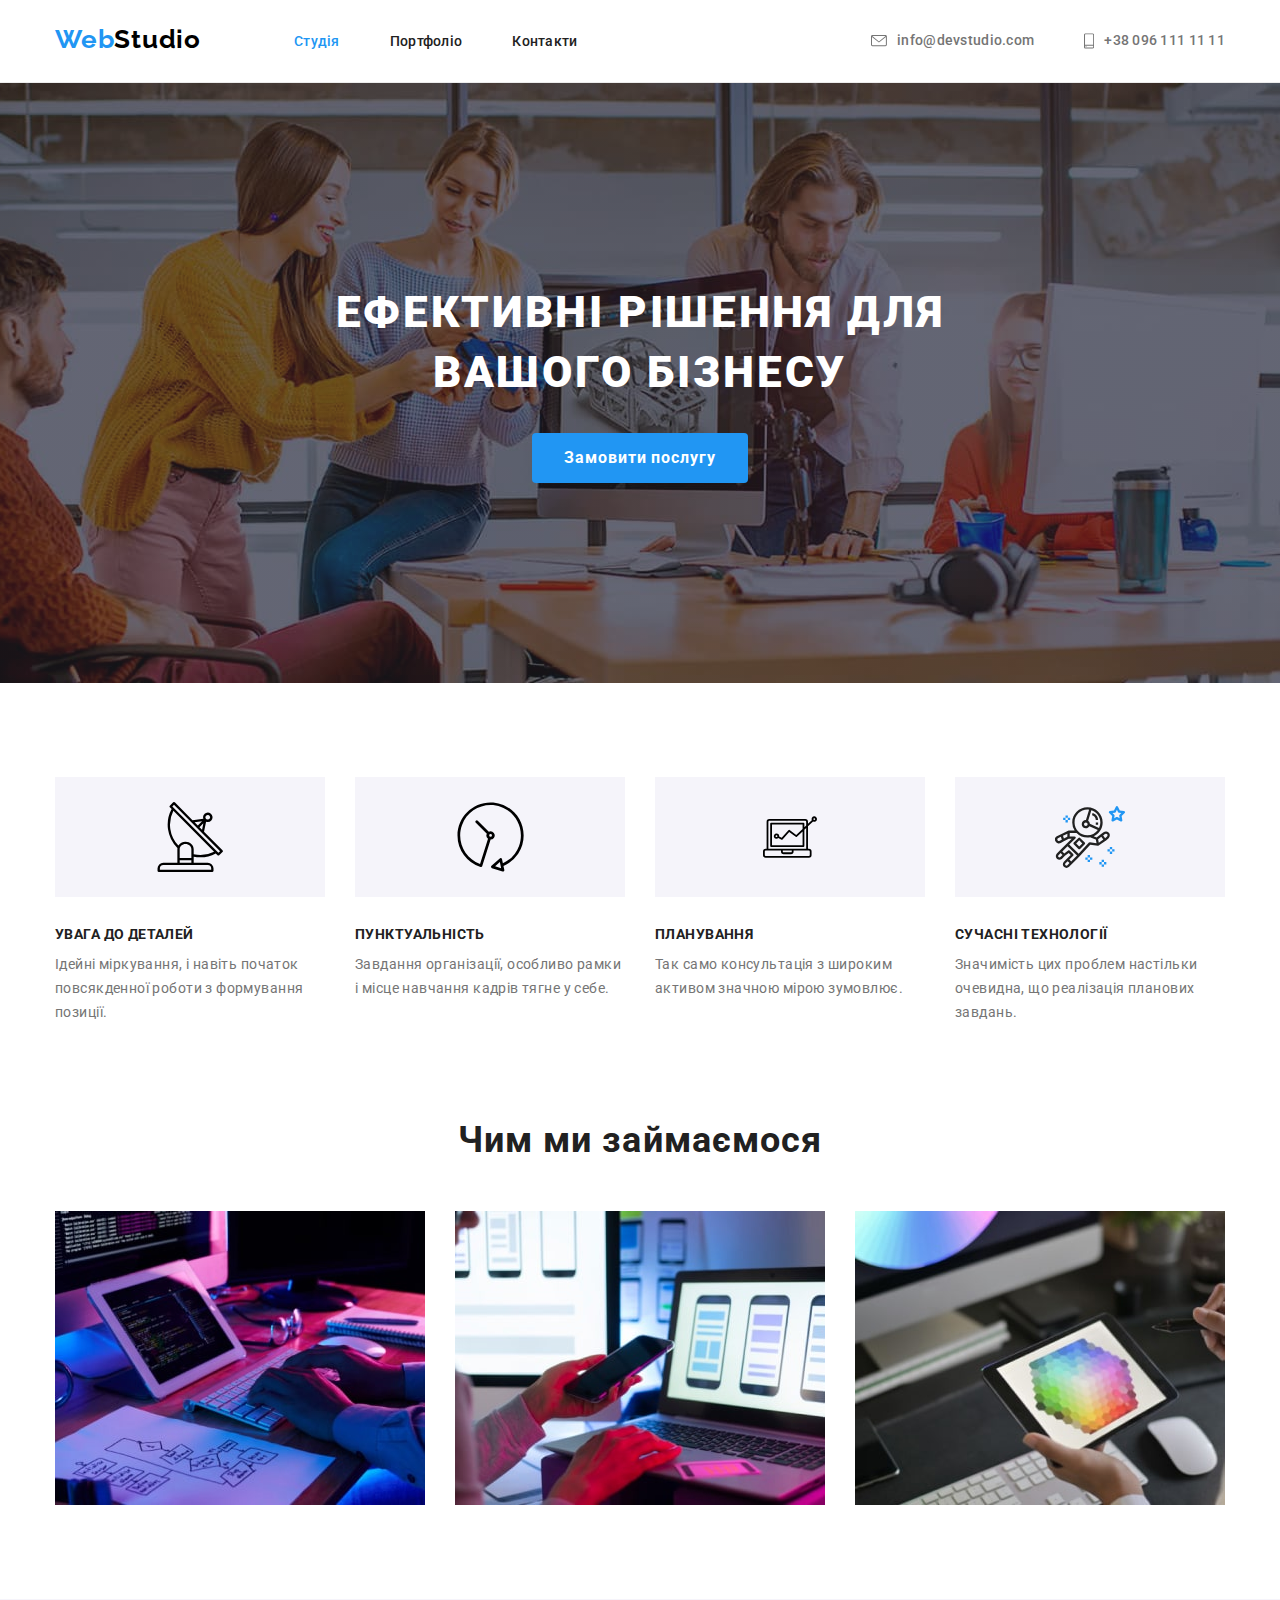
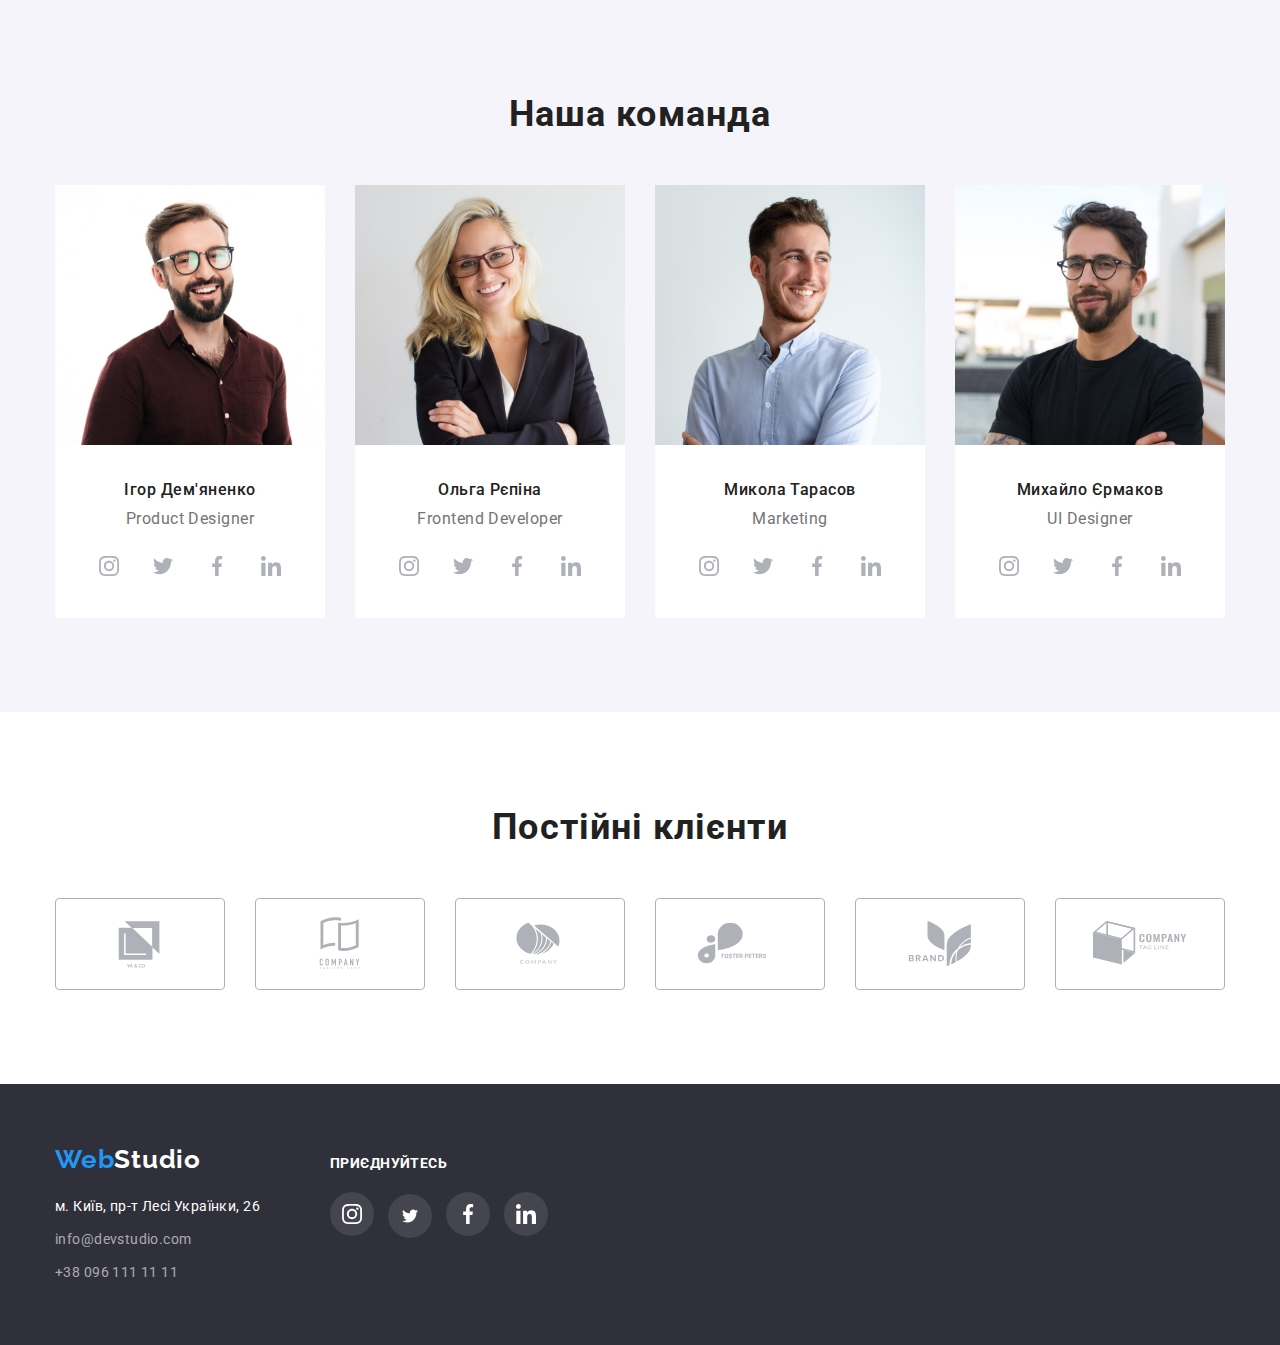
==== index.html @ 51fae98f "DZ 5 (commit 1)" ====
<!DOCTYPE html>
<html lang="uk">
<head>
    <meta charset="UTF-8">
    <meta http-equiv="X-UA-Compatible" content="IE=edge">
    <meta name="viewport" content="width=device-width, initial-scale=1.0">
    <title>Document</title>
    <link rel="preconnect" href="https://fonts.googleapis.com">
<link rel="preconnect" href="https://fonts.gstatic.com" crossorigin>
<link href="https://fonts.googleapis.com/css2?family=Raleway:wght@700&family=Roboto:wght@400;500;700;900&display=swap" rel="stylesheet">
<link rel="stylesheet" href="https://cdnjs.cloudflare.com/ajax/libs/modern-normalize/1.1.0/modern-normalize.min.css"/>
    <link rel="stylesheet" href="./css/styles.css">
</head>
<body>

    <!--Голова сторінки-->

    <header class="header">
        <div class="container header-nav">
            <nav class="nav-item">
                <a href="" class="header-logo link"><span class="letter">Web</span>Studio</a> 
                <ul class="site-nav list">
                    <li class="item"><a href="" class="site-nav-link link current">Студія</a></li>
                    <li class="item"><a href="./portfolio.html" class="site-nav-link link">Портфоліо</a></li>
                    <li class="item"><a href="" class="site-nav-link link">Контакти</a></li>
                </ul>
            </nav>
            <ul class="site-contact list">
                <li class="header-contact"><a href="mailto:info@devstudio.com" class="header-link link">
                    <svg class="mail-icon" width="16" height="12">
                        <use href="./images/symbol-defs.svg#icon-mail"></use>
                    </svg> info@devstudio.com</a></li> 
                <li class="header-contact"><a href="tel:+380961111111" class="header-link link">
                    <svg class="phone-icon" width="10" height="16">
                        <use href="./images/symbol-defs.svg#icon-phone"></use>
                    </svg> +38 096 111 11 11</a></li>
            </ul>
        </div>
    </header>

<main>
    <!--Замовити послугу-->

    <section class="hero">
        <div class="container">
            <h1 class="main-title">Ефективні рішення для вашого бізнесу</h1>
            <button type="button" class="hero-button">Замовити послугу</button>
        </div>
    </section>

<!--Особливості-->

<section class="section">
    <div class="container">
        <h2 class="visually-hidden">Наші переваги</h2>
        <ul class="benefits list">
            <li class="benefits-item">
                <div class="benefits-icon">
                    <svg class="advantage1-icon" width="70" height="70">
                        <use href="./images/symbol-defs.svg#icon-advantage1"></use>
                    </svg>
                </div>
                <h3 class="title-text">Увага до деталей</h3>
                <p class="text">Ідейні міркування, і навіть початок повсякденної роботи з формування позиції.</p>
            </li>
            <li class="benefits-item">
                <div class="benefits-icon">
                    <svg class="advantage2-icon" width="67" height="70">
                        <use href="./images/symbol-defs.svg#icon-advantage2"></use>
                    </svg>
                </div>
                <h3 class="title-text">Пунктуальність</h3>
                <p class="text">Завдання організації, особливо рамки і місце навчання кадрів тягне у себе.</p>
            </li>
            <li class="benefits-item">
                <div class="benefits-icon">
                    <svg class="advantage3-icon" width="70" height="54">
                        <use href="./images/symbol-defs.svg#icon-advantage3"></use>
                    </svg>
                </div>
                <h3 class="title-text">Планування</h3>
                <p class="text">Так само консультація з широким активом значною мірою зумовлює.</p>
            </li>
            <li class="benefits-item">
                <div class="benefits-icon">
                    <svg class="advantage4-icon" width="70" height="70">
                        <use href="./images/symbol-defs.svg#icon-advantage4"></use>
                    </svg>
                </div>
                <h3 class="title-text">Сучасні технології</h3>
                <p class="text">Значимість цих проблем настільки очевидна, що реалізація планових завдань.</p>
            </li>
        </ul>
    </div>
</section>

<!--Чим ми займаємось-->

<section class="what are we doing company">
    <div class="container">
        <h2 class="section-text title">Чим ми займаємося</h2>
        <ul class="img-container list">
            <li class="img-list">
                <img src="./images/box1.jpg" alt="Співробітник займається розробкою за компьютером" width="370" class="section-img">
            </li>
            <li class="img-list">
                <img src="./images/box2.jpg" alt="Співробітник займається дизайном додатка на телефоні" width="370" class="section-img">
            </li>
            <li class="img-list">
                <img src="./images/box3.jpg" alt="Співробітник на планшеті обирає колір з кольорової гами" width="370" class="section-img">
            </li>
        </ul>
    </div>
</section>

<!--Наша команда-->

<section class="section team">
    <div class="container">
        <h2 class="title-team-text title">Наша команда</h2>
        <ul class="team-flex list">
            <li class="team-employee">
                <img class="team-images" src="./images/team1.jpg" alt="На фото Product Designer" width="270" class="img-employee">
                <div class="name">
                    <h3 class="title-team-employee">Ігор Дем'яненко</h3>
                    <p class="text-team-employee">Product Designer</p>
                    <ul class="team-icon">
                        <li class="icon-list"><a href="" class="border-icon">
                            <svg class="instagram-icon icon" width="20" height="20">
                                <use href="./images/symbol-defs.svg#icon-instagram"></use>
                            </svg>
                           </a>
                        </li>
                        <li class="icon-list"><a href="" class="border-icon">
                            <svg class="twitter-icon icon" width="20" height="20">
                                <use href="./images/symbol-defs.svg#icon-twitter"></use>
                            </svg>
                           </a>
                        </li>
                        <li class="icon-list"><a href="" class="border-icon">
                            <svg class="facebook-icon icon" width="20" height="20">
                                <use href="./images/symbol-defs.svg#icon-facebook"></use>
                            </svg>
                           </a>
                        </li>
                        <li class="icon-list"><a href="" class="border-icon">
                            <svg class="linkedin-icon icon" width="20" height="20">
                                <use href="./images/symbol-defs.svg#icon-linkedin"></use>
                            </svg>
                           </a>
                        </li>
                    </ul>
                </div>
            </li>
            <li class="team-employee">
                <img class="team-images" src="./images/team2.jpg" alt="На фото Frontend Developer" width="270" class="img-employee">
                <div class="name">
                    <h3 class="title-team-employee">Ольга Рєпіна</h3>
                    <p class="text-team-employee">Frontend Developer</p>
                    <ul class="team-icon">
                        <li class="icon-list"><a href="" class="border-icon">
                            <svg class="instagram-icon icon" width="20" height="20">
                                <use href="./images/symbol-defs.svg#icon-instagram"></use>
                            </svg>
                           </a>
                        </li>
                        <li class="icon-list"><a href="" class="border-icon">
                            <svg class="twitter-icon icon" width="20" height="20">
                                <use href="./images/symbol-defs.svg#icon-twitter"></use>
                            </svg>
                           </a>
                        </li>
                        <li class="icon-list"><a href="" class="border-icon">
                            <svg class="facebook-icon icon" width="20" height="20">
                                <use href="./images/symbol-defs.svg#icon-facebook"></use>
                            </svg>
                           </a>
                        </li>
                        <li class="icon-list"><a href="" class="border-icon icon">
                            <svg class="linkedin-icon" width="20" height="20">
                                <use href="./images/symbol-defs.svg#icon-linkedin"></use>
                            </svg>
                           </a>
                        </li>
                    </ul>
                </div>
            </li>
            <li class="team-employee">
                <img class="team-images" src="./images/team3.jpg" alt="На фото Marketing" width="270" class="img-employee">
                <div class="name">
                    <h3 class="title-team-employee">Микола Тарасов</h3>
                    <p class="text-team-employee">Marketing</p>
                    <ul class="team-icon">
                        <li class="icon-list"><a href="" class="border-icon">
                            <svg class="instagram-icon icon" width="20" height="20">
                                <use href="./images/symbol-defs.svg#icon-instagram"></use>
                            </svg>
                           </a>
                        </li>
                        <li class="icon-list"><a href="" class="border-icon">
                            <svg class="twitter-icon icon" width="20" height="20">
                                <use href="./images/symbol-defs.svg#icon-twitter"></use>
                            </svg>
                           </a>
                        </li>
                        <li class="icon-list"><a href="" class="border-icon">
                            <svg class="facebook-icon icon" width="20" height="20">
                                <use href="./images/symbol-defs.svg#icon-facebook"></use>
                            </svg>
                           </a>
                        </li>
                        <li class="icon-list"><a href="" class="border-icon">
                            <svg class="linkedin-icon icon" width="20" height="20">
                                <use href="./images/symbol-defs.svg#icon-linkedin"></use>
                            </svg>
                           </a>
                        </li>
                    </ul>
                </div>
            </li>
            <li class="team-employee">
                <img class="team-images" src="./images/team4.jpg" alt="На фото UI Designer" width="270" class="img-employee">
                <div class="name">
                    <h3 class="title-team-employee">Михайло Єрмаков</h3>
                    <p class="text-team-employee">UI Designer</p>
                    <ul class="team-icon">
                        <li class="icon-list"><a href="" class="border-icon">
                            <svg class="instagram-icon icon" width="20" height="20">
                                <use href="./images/symbol-defs.svg#icon-instagram"></use>
                            </svg>
                           </a>
                        </li>
                        <li class="icon-list"><a href="" class="border-icon">
                            <svg class="twitter-icon icon" width="20" height="20">
                                <use href="./images/symbol-defs.svg#icon-twitter"></use>
                            </svg>
                           </a>
                        </li>
                        <li class="icon-list"><a href="" class="border-icon">
                            <svg class="facebook-icon icon" width="20" height="20">
                                <use href="./images/symbol-defs.svg#icon-facebook"></use>
                            </svg>
                           </a>
                        </li>
                        <li class="icon-list"><a href="" class="border-icon icon">
                            <svg class="linkedin-icon" width="20" height="20">
                                <use href="./images/symbol-defs.svg#icon-linkedin"></use>
                            </svg>
                           </a>
                        </li>
                    </ul>
                </div>
            </li>
        </ul>
    </div>
</section>
<section class="section-clients">
    <div class="container">
        <h2 class="text-clients">Постійні клієнти</h2>
        <ul class="list-item list">
            <li class="part-list">
                <a href="" class="border-clients">
                <svg class="clients-icon" width="106" height="60">
                    <use href="./images/symbol-defs.svg#icon-company-1"></use>
                </svg>
                </a>
            </li>
            <li class="part-list">
                <a href="" class="border-clients">
                    <svg class="clients-icon" width="106" height="60">
                        <use href="./images/symbol-defs.svg#icon-company-2"></use>
                    </svg>
                </a>
            </li>
            <li class="part-list">
                <a href="" class="border-clients">
                    <svg class="clients-icon" width="106" height="60">
                        <use href="./images/symbol-defs.svg#icon-company-3"></use>
                    </svg>
                </a>
            </li>
            <li class="part-list">
                <a href="" class="border-clients">
                    <svg class="clients-icon" width="106" height="60">
                        <use href="./images/symbol-defs.svg#icon-company-4"></use>
                    </svg>
                </a>
            </li>
            <li class="part-list">
                <a href="" class="border-clients">
                    <svg class="clients-icon" width="106" height="60">
                        <use href="./images/symbol-defs.svg#icon-company-5"></use>
                    </svg>
                </a>
            </li>
            <li class="part-list">
                <a href="" class="border-clients">
                    <svg class="clients-icon" width="106" height="60">
                        <use href="./images/symbol-defs.svg#icon-company-6"></use>
                    </svg>
                </a>
            </li>
        </ul> 
    </div>
</section>
</main>

<!--Підвал-->

<footer class="footer">
    <div class="container flex">
        <div class="footer-box">
            <a href="" class="logo-footer link"><span class="letter">Web</span>Studio</a>
        <address class="address-footer list">
            <ul class="footer-li list">
                <li class="footer-item"><a href="https://goo.gl/maps/nvpuo9Nf6WR2v7vD8" target="_blank" rel="noopener noreferrer" class="maps-address-footer link">м. Київ, пр-т Лесі Українки, 26</a></li>
                <li class="footer-item"><a href="mailto://info@devstudio.com" class="address-footer link">info@devstudio.com</a></li>
                <li class="footer-item"><a href="tel:+380961111111" class="address-footer link">+38 096 111 11 11</a></li>
            </ul>
        </address>
        </div>
        <div>
            <p class="footer-text">приєднуйтесь</p>
            <ul social-network>
                <li class="footer-list">
                    <a href="" class="footer-link">
                        <svg class="footer-icon icon" width="20" height="20">
                            <use href="./images/symbol-defs.svg#icon-instagram"></use>
                        </svg>
                    </a>
                </li>
                <li class="footer-list">
                    <a href="" class="footer-link">
                        <svg class="footer-icon icon" width="20" height="16">
                            <use href="./images/symbol-defs.svg#icon-twitter"></use>
                        </svg>
                    </a>
                </li>
                <li class="footer-list">
                    <a href="" class="footer-link">
                        <svg class="footer-icon icon" width="20" height="20">
                            <use href="./images/symbol-defs.svg#icon-facebook"></use>
                        </svg>
                    </a>
                </li>
                <li class="footer-list">
                    <a href="" class="footer-link">
                        <svg class="footer-icon icon" width="20" height="20">
                            <use href="./images/symbol-defs.svg#icon-linkedin"></use>
                        </svg>
                    </a>
                </li>
            </ul>
        </div>
    </div>
</footer>

</body>
</html>
---- css/styles.css ----
:root {
    --main-color: #212121;
    --secondary-color: #757575;
    --accent: #2196F3;
    --white: #FFFFFF;
    --secondary-background: #F5F5F5;
    --additional-background: #2F303A;
    --additional-color: rgba(255, 255, 255, 0.6);
    --logo-color: #000000;
    --different-background: #F5F4FA;
}

* {
    box-sizing: border-box;
    margin: 0;
    padding: 0;
}

.container{
    width: 1200px;
    margin-left: auto;
    margin-right: auto;
    padding-left: 15px;
    padding-right: 15px;
}


body {
    font-family: "Roboto", sans-serif;
}

a {
    text-decoration: none;
  }

.link {
    text-decoration: none;
}

.list {
    list-style: none;

}

.hero {
    background-color: var(--additional-background);
    padding-top: 200px;
    padding-bottom: 200px;
    text-align: center;
    background-position: center;
    background-repeat: no-repeat;
    background-size: cover;

    max-width: 1600px;
    height: 600px;
    margin-left: auto;
    margin-right: auto;
    background-image: linear-gradient(
        to right,
        rgba(47, 48, 58, 0.4),
        rgba(47, 48, 58, 0.4)),                  
        url("../images/hero.jpg");
}

.header {
    background-color: var(--white);
    border-bottom: 1px solid #ECECEC;
}

.letter {
    color: var(--accent);
}

.header-logo {
    font-family: 'Raleway', sans-serif ;
    font-weight: 700;
    font-size: 26px;
    line-height: 1.19;
    letter-spacing: 0.03em;
    color: var(--logo-color);
    padding-top: 24px;
    padding-bottom: 25px;
    margin-right: 93px;
}

.site-nav {
    display: flex;
    align-items: center;
}

.item {
    display: block;
    padding-top: 32px;
    padding-bottom: 32px;
}

.site-contact {
    display: flex;
}

.site-nav-link {
    font-weight: 500;
    font-size: 14px;
    line-height: 1.14;
    letter-spacing: 0.02em;
    color: var(--main-color);

    transition: color 250ms cubic-bezier(0.4, 0, 0.2, 1);
   
}

.site-nav .item {
    margin-right: 50px;
}

.site-nav .item:last-child {
    margin-right: 0;
}

.site-nav-link:hover, .site-nav-link:focus {
    color: var(--accent);
}

.header-contact {
    margin-right: 50px;
    padding-top: 32px;
    padding-bottom: 32px;
}

.header-contact:last-child {
    margin-right: 0;
}

.header-link {
    display: flex;
    align-items: center;
    font-weight: 500;
    font-size: 14px;
    line-height: 1.14;
    letter-spacing: 0.02em;
    color: var(--secondary-color);
    transition: color 250ms cubic-bezier(0.4, 0, 0.2, 1);
}

.header-link:hover, .header-link:focus {
    color: var(--accent);
}

.hero-button:hover, .hero-button :focus {
    background-color: #188CE8;
    }

.main-title {
    font-weight: 900;
    font-size: 44px;
    line-height: 1.36;
    text-align: center;
    letter-spacing: 0.06em;
    text-transform: uppercase;
    color: var(--white);
    margin-bottom: 30px;
    margin-left: auto;
    margin-right: auto;
    width: 696px;
}

.hero-button {
    font-weight: 700;
    font-size: 16px;
    line-height: 1.88;
    letter-spacing: 0.06em;
    color: var(--white);
    background-color: var(--accent);
    cursor: pointer;
    padding: 10px 32px;
    border-radius: 4px;
    text-align: center;
    border: 0;
    margin: 0 auto;
    transition: background-color 250ms cubic-bezier(0.4, 0, 0.2, 1);
}

.icon {
    fill: currentColor;
}

.benefits {
    display: flex;
}

.benefits-item:not(:last-child) {
    margin-right: 30px;
}

.benefits-icon {
    width: 270px;
    height: 120px;
    background-color: var(--different-background);
    display: flex;
    justify-content: center;
    align-items: center;
    margin-bottom: 30px;
}

.section {
    padding-top: 94px;
    padding-bottom: 94px;
}

.visually-hidden {
    position: absolute;
    white-space: nowrap;
    width: 1px;
    height: 1px;
    overflow: hidden;
    border: 0;
    padding: 0;
    clip: rect(0 0 0 0);
    clip-path: inset(50%);
    margin: -1px;
}

.title-text {
    font-weight: 700;
    font-size: 14px;
    line-height: 1.14;
    letter-spacing: 0.03em;
    text-transform: uppercase;
    color: var(--main-color);
    margin-bottom: 10px;
}

.text {
    font-weight: 400;
    font-size: 14px;
    line-height: 1.71;
    letter-spacing: 0.03em;
    color: var(--secondary-color);
}

.title {
    font-weight: 700;
    font-size: 36px;
    line-height: 1.17;
    text-align: center;
    letter-spacing: 0.03em;
    color: var(--main-color);
}

.what are we doing company {
    padding-top: 0px;
    background-color: var(--secondary-background)
}

.section-text {
    margin-bottom: 50px;
}

.img-container {
    display: flex;
    padding-bottom: 94px;
}

.img-list:not(:last-child) {
    margin-right: 30px;
}

.section-img {
    display: block;
    width: 100%;
    height: auto;
}

.team {
    background-color: var(--different-background);
}

.title-team-text {
    margin-bottom: 50px;
}

.team-flex {
    display: flex;
}

.title-team-employee {
    font-weight: 500;
    font-size: 16px;
    line-height: 1.19;
    letter-spacing: 0.03em;
    color: var(--main-color);
    margin-bottom: 10px;
    text-align: center;
}

.text-team-employee {
    font-weight: 400;
    font-size: 16px;
    line-height: 1.19;
    letter-spacing: 0.03em;
    color: var(--secondary-color);
    text-align: center;
    margin-bottom: 16px;
}

.name {
    padding-top: 30px;
    padding-bottom: 30px;
}

.team-icon {
    display: flex;
    flex-direction: row;
    justify-content: center;
    margin-top: 16px;
    list-style: none;
}

.border-icon {
    display: flex;
    width: 44px;
    height: 44px;
    border-radius: 50%;
    align-items: center;
    justify-content: center;
    color: #AFB1B8;
    transition: background-color 250ms cubic-bezier(0.4, 0, 0.2, 1),
    color 250ms cubic-bezier(0.4, 0, 0.2, 1);
}

.icon-list:not(:last-child) {
    margin-right: 10px;
}

.border-icon:hover, .border-icon:focus {
    background-color: var(--accent);
    color: var(--white);
}

.footer {
    background-color: var(--additional-background);
    padding-top: 60px;
    padding-bottom: 60px;
}

.footer-li .footer-item:not(:last-child) {
    margin-bottom: 9px;
}

.maps-address-footer {
    font-weight: 400;
    font-size: 14px;
    line-height: 1.71;
    letter-spacing: 0.03em;
    color: var(--white);
    font-style: normal;
    transition: color 250ms cubic-bezier(0.4, 0, 0.2, 1);
}

.address-footer {
    font-weight: 400;
    font-size: 14px;
    line-height: 1.71;
    letter-spacing: 0.03em;
    color: var(--additional-color);
    font-style: normal;
    transition: color 250ms cubic-bezier(0.4, 0, 0.2, 1);
}

.button-name {
    font-family: inherit;
    font-weight: 500;
    font-size: 16px;
    line-height: 1.62;
    text-align: center;
    letter-spacing: 0.03em;
    color: var(--main-color);
    background-color: var(--different-background);
    cursor: pointer;
    border-radius: 4px;
    border: transparent;
    transition: color 250ms cubic-bezier(0.4, 0, 0.2, 1),
    background-color 250ms cubic-bezier(0.4, 0, 0.2, 1),
    box-shadow 250ms cubic-bezier(0.4, 0, 0.2, 1);
}

.button-name:hover, .button-name:focus {
    box-shadow: 0px 3px 1px rgba(0, 0, 0, 0.1), 0px 1px 2px rgba(0, 0, 0, 0.08), 0px 2px 2px rgba(0, 0, 0, 0.12);
}

.projects {
    padding-top: 94px;
    padding-bottom: 94px;
}

.button-name:hover, .button-name:focus {
    color: var(--white);
    background-color: var(--accent);
}

.title-project {
    font-weight: 700;
    font-size: 18px;
    line-height: 2;
    letter-spacing: 0.06em;
    color: var(--main-color);
    margin-bottom: 4px;
}

.text-project {
    font-weight: 400;
    font-size: 16px;
    line-height: 1.87;
    letter-spacing: 0.03em;
    color: var(--secondary-color);
}

.logo-footer {
    font-family: 'Raleway', sans-serif;
    font-weight: 700;
    font-size: 26px;
    line-height: 1.19;
    letter-spacing: 0.03em;
    color: var(--white);
    margin-bottom: 20px;
    display: inline-block;
}

.footer-li {
padding: 0;
}

.maps-address-footer:hover, .maps-address-footer:focus {
    color: var(--accent);
}

.address-footer:hover, .address-footer:focus {
    color: var(--accent);
}

.current {
    color: var(--accent);
}

.current-portfolio {
    color: var(--accent);
}

.header-nav {
    display: flex;
    align-items: center;
    justify-content: space-between
}

.nav-item {
    display: flex;
}

.filter {
    display: flex;
    justify-content: center;
    padding: 8px, 22px;
    margin-bottom: 50px;
}

.images-filter {
    display: flex;
    flex-wrap: wrap;
    gap: 30px;
}

.element-filter {
    flex-basis: calc((100% - 60px) / 3);
}

.element-filter:hover .element-filter:focus {

}

.work-examples {
    display: block;
    transition: box-shadow 250ms cubic-bezier(0.4, 0, 0.2, 1);
    
}

.work-examples:hover, .work-examples:focus {
    box-shadow: 0px 1px 1px rgba(0, 0, 0, 0.12), 0px 4px 4px rgba(0, 0, 0, 0.06), 1px 4px 6px rgba(0, 0, 0, 0.16);
}

.img-filtr {
    display: block;
    width: 100%;
    height: auto;
}

.portfolio-name {
    padding-top: 20px;
    padding-left: 24px;
    padding-right: 24px;
    padding-bottom: 20px;
    border-left: 1px solid #EEEEEE;
    border-bottom: 1px solid #EEEEEE;
    border-right: 1px solid #EEEEEE;
}

.team-employee {
    background-color: var(--white);
}

.team-employee:not(:last-child) {
    margin-right: 30px;
}

.button-filter:not(:last-child) {
    margin-right: 8px;
}

.button-filter {
    padding: 8px, 22px;
}

.active-button {
    background-color: var(--accent);
    color: var(--white);
    width: 73px;
    height: 38px;
}

.button-two {
    width: 125px;
    height: 38px;
}

.button-three {
    width: 112px;
    height: 38px;
}

.button-four {
    width: 103px;
    height: 38px;
}

.button-five {
    width: 130px;
    height: 38px;
}

.button-filter:not(:first-child) {
    padding: 8px, 22px;
}

.mail-icon {
    fill: currentColor;
    margin-right: 10px;
}

.mail-icon:hover, .mail-icon:focus {
    fill: var(--accent);
}

.phone-icon {
    fill: currentColor;
    margin-right: 10px;
}

.phone-icon:hover, .phone-icon:focus {
    fill: var(--accent);
}

.text-clients {
    font-style: normal;
    font-weight: 700;
    font-size: 36px;
    line-height: 1.17;
    color: var(--main-color);
    text-align: center;
    letter-spacing: 0.03em;
    margin-bottom: 50px;
    padding-top: 94px;
}

.border-clients {
    display: flex;
    width: 170px;
    height: 92px;
    align-items: center;
    justify-content: center;
    border: 1px solid #AFB1B8;
    border-radius: 4px;
    color: #AFB1B8;
    transition: color 250ms cubic-bezier(0.4, 0, 0.2, 1),
    border 250ms cubic-bezier(0.4, 0, 0.2, 1);
}

.border-clients:hover, .border-clients:focus {
    color: var(--accent);
    border: 1px solid var(--accent);
}

.clients-icon {
    padding: 16px, 32px;
    fill: currentColor;
}

.list-item {
    margin-bottom: 94px;
}

.list-item {
    display: flex;
}

.part-list:not(:last-child) {
    margin-right: 30px;
}

.footer-text {
    font-weight: 700;
    font-size: 14px;
    line-height: 1.14;
    letter-spacing: 0.03em;
    text-transform: uppercase;
    margin-bottom: 20px;
    color: var(--white)
}

.footer-list {
    display: inline-flex;
    justify-content: flex-start;
}

.footer-list:not(:last-child) {
    margin-right: 10px;
}

.footer-link {
    width: 44px;
    height: 44px;
    border-radius: 50%;
    display: flex;
    align-items: center;
    justify-content: center;
    color: var(--white);
    background: rgba(255, 255, 255, 0.1);
    transition: background-color 250ms cubic-bezier(0.4, 0, 0.2, 1);
    
}

.footer-link:hover, .footer-link:focus {
    background-color: var(--accent);
}

.flex {
    display: flex;
    align-items: baseline;
}

.footer-box {
    margin-right: 70px;
}
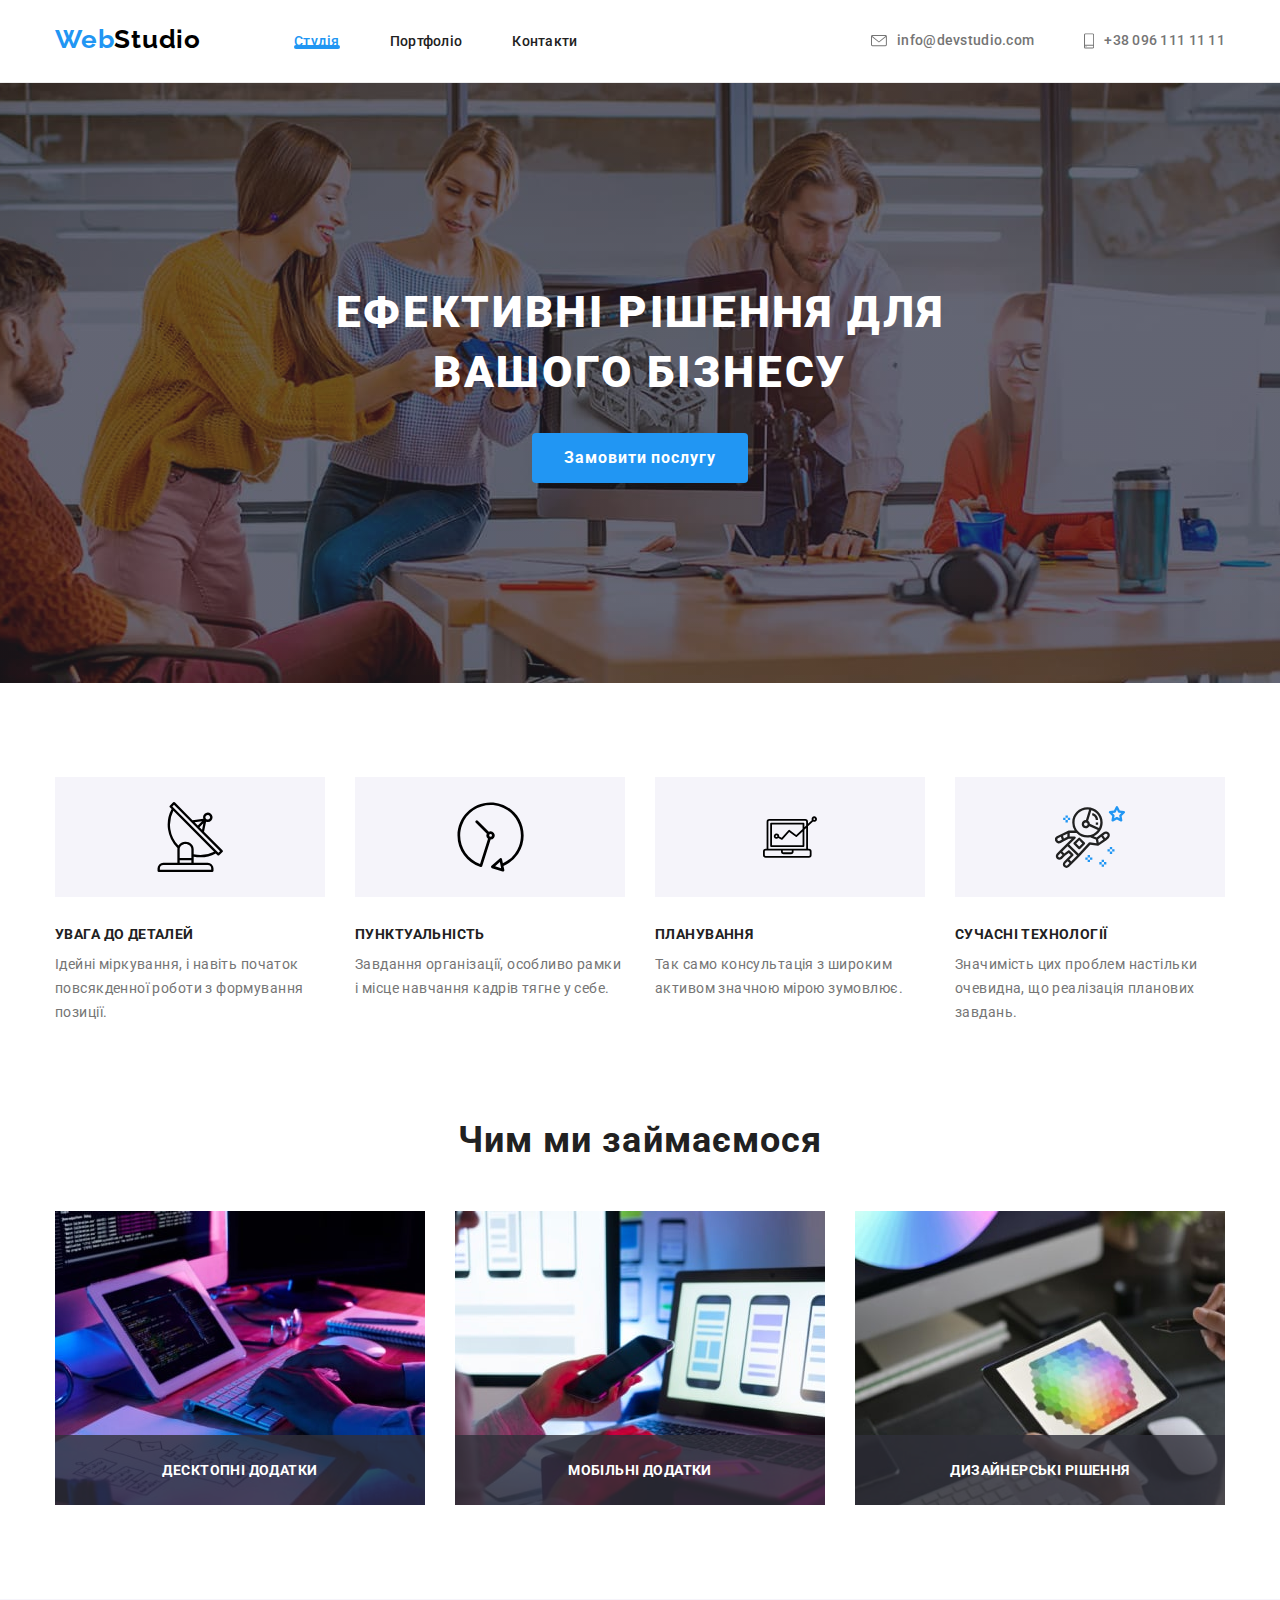
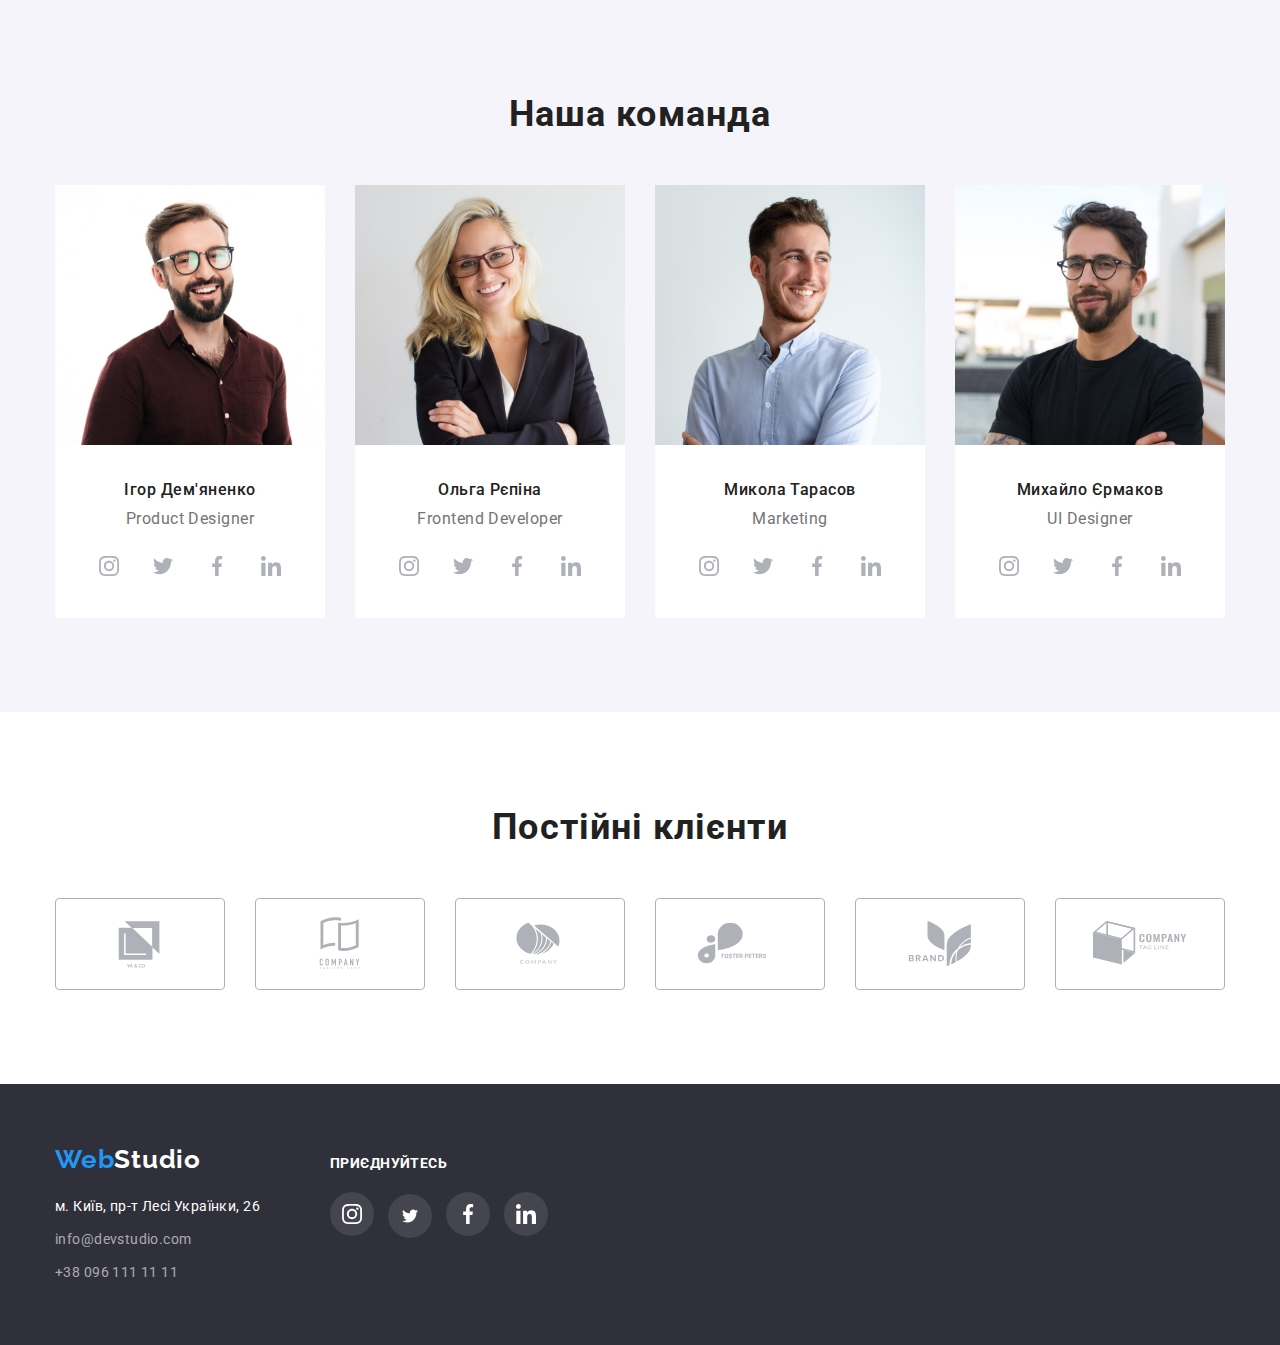
==== commit b1f8a1b5: "DZ 5 ( commit 3 error )" ====
--- a/index.html
+++ b/index.html
@@ -101,13 +101,22 @@
         <h2 class="section-text title">Чим ми займаємося</h2>
         <ul class="img-container list">
             <li class="img-list">
-                <img src="./images/box1.jpg" alt="Співробітник займається розробкою за компьютером" width="370" class="section-img">
+                <div class="wrapper">
+                    <img src="./images/box1.jpg" alt="Співробітник займається розробкою за компьютером" width="370" class="section-img">
+                    <p class="text-position">Десктопні додатки</p>
+                </div>
             </li>
             <li class="img-list">
-                <img src="./images/box2.jpg" alt="Співробітник займається дизайном додатка на телефоні" width="370" class="section-img">
+                <div class="wrapper">
+                    <img src="./images/box2.jpg" alt="Співробітник займається дизайном додатка на телефоні" width="370" class="section-img">
+                    <p class="text-position">Мобільні додатки</p>
+                </div>
             </li>
             <li class="img-list">
-                <img src="./images/box3.jpg" alt="Співробітник на планшеті обирає колір з кольорової гами" width="370" class="section-img">
+                <div class="wrapper">
+                    <img src="./images/box3.jpg" alt="Співробітник на планшеті обирає колір з кольорової гами" width="370" class="section-img">
+                    <p class="text-position">Дизайнерські рішення</p>
+                </div>
             </li>
         </ul>
     </div>
--- a/css/styles.css
+++ b/css/styles.css
@@ -107,6 +107,23 @@
 
     transition: color 250ms cubic-bezier(0.4, 0, 0.2, 1);
    
+}
+.current {
+    position: relative;
+
+    color: var(--accent);
+}
+
+.current::after {
+    position: absolute;
+    bottom: 0;
+
+    content: "";
+    display: block;
+    width: 100%;
+    height: 4px;
+    background-color: var(--accent);
+    border-radius: 2px;
 }
 
 .site-nav .item {
@@ -271,6 +288,32 @@
     height: auto;
 }
 
+.wrapper {
+    position: relative;
+ 
+}
+
+.text-position {
+    position: absolute;
+
+    font-weight: 700;
+    font-size: 14px;
+    line-height: 1,14px;
+    text-align: center;
+    letter-spacing: 0.03em;
+    text-transform: uppercase;
+    color: var(--white);
+    background-color: rgba(47, 48, 58, 0.8);
+    padding-top: 27px;
+    padding-bottom: 27px;
+    width: 370px;
+    height: 70px;
+    bottom: 0;
+    left: 0;
+    right: 0;
+    
+}
+
 .team {
     background-color: var(--different-background);
 }
@@ -438,9 +481,7 @@
     color: var(--accent);
 }
 
-.current {
-    color: var(--accent);
-}
+
 
 .current-portfolio {
     color: var(--accent);
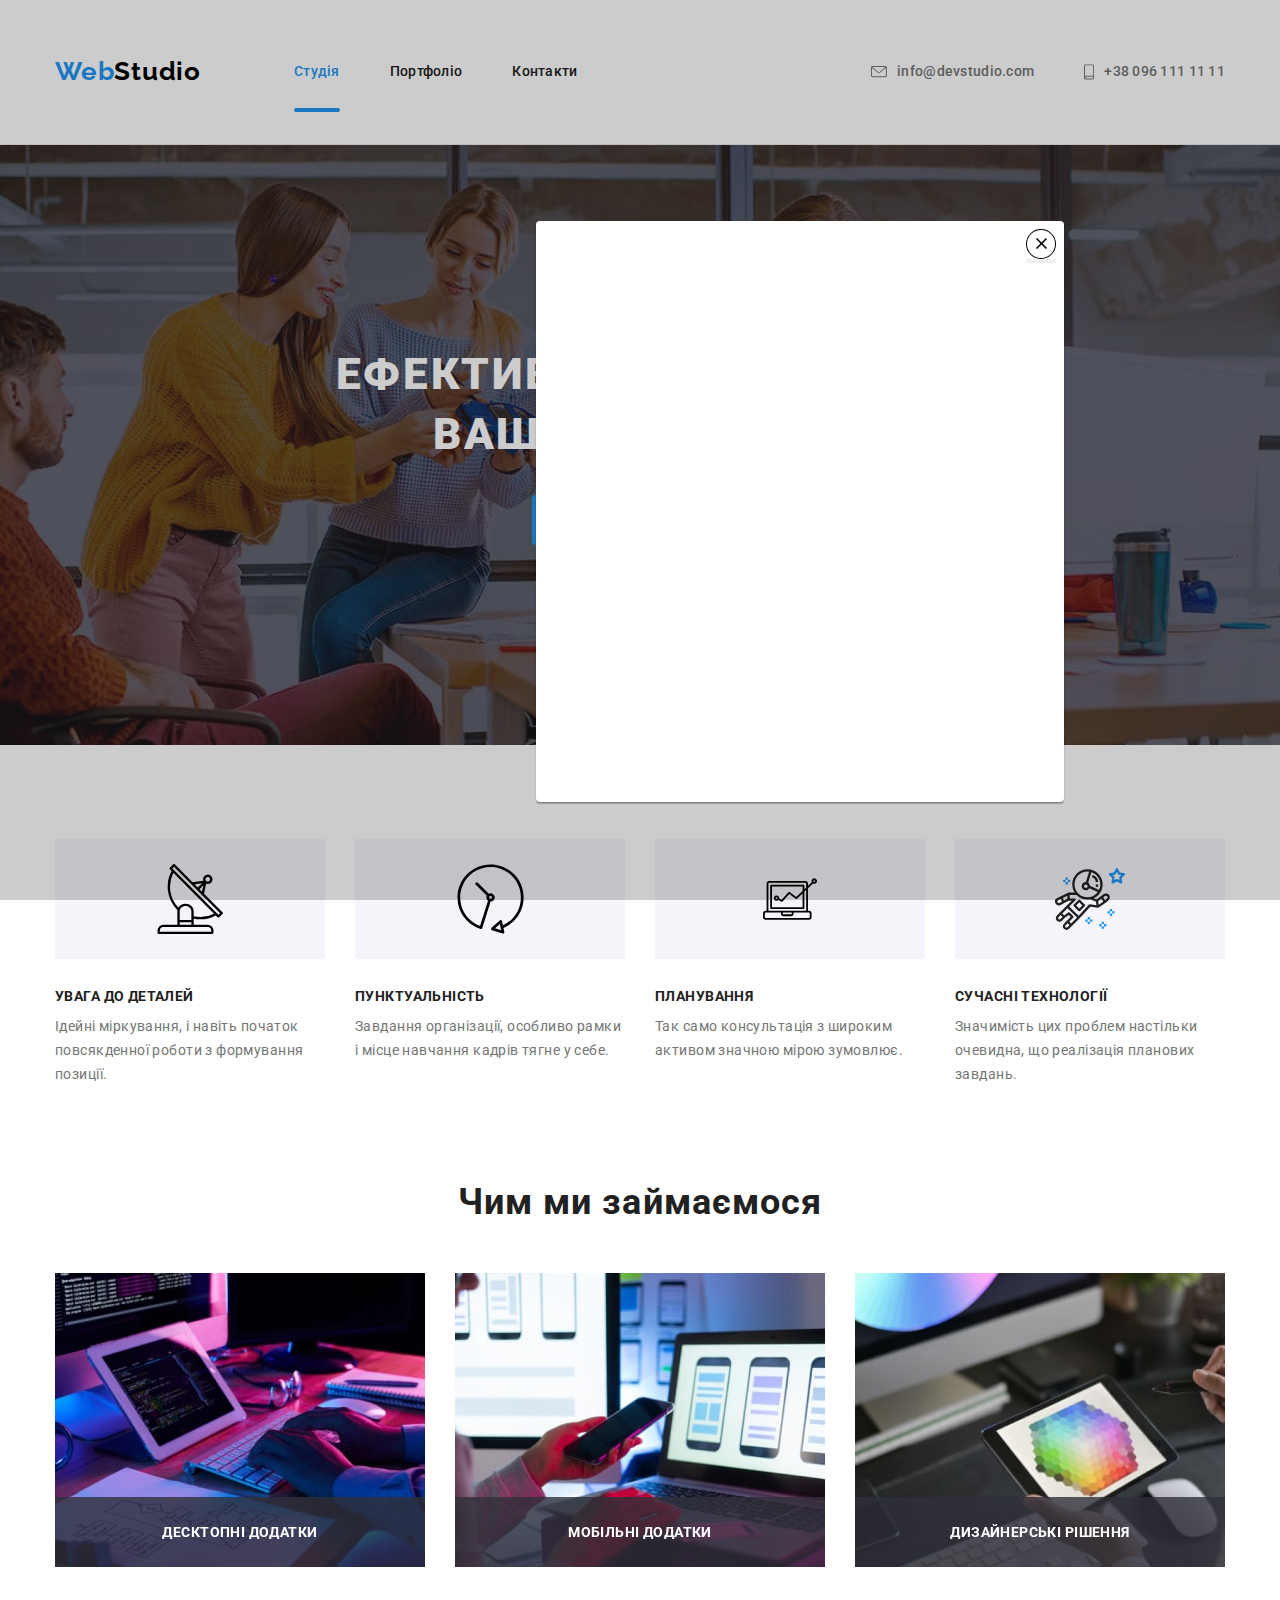
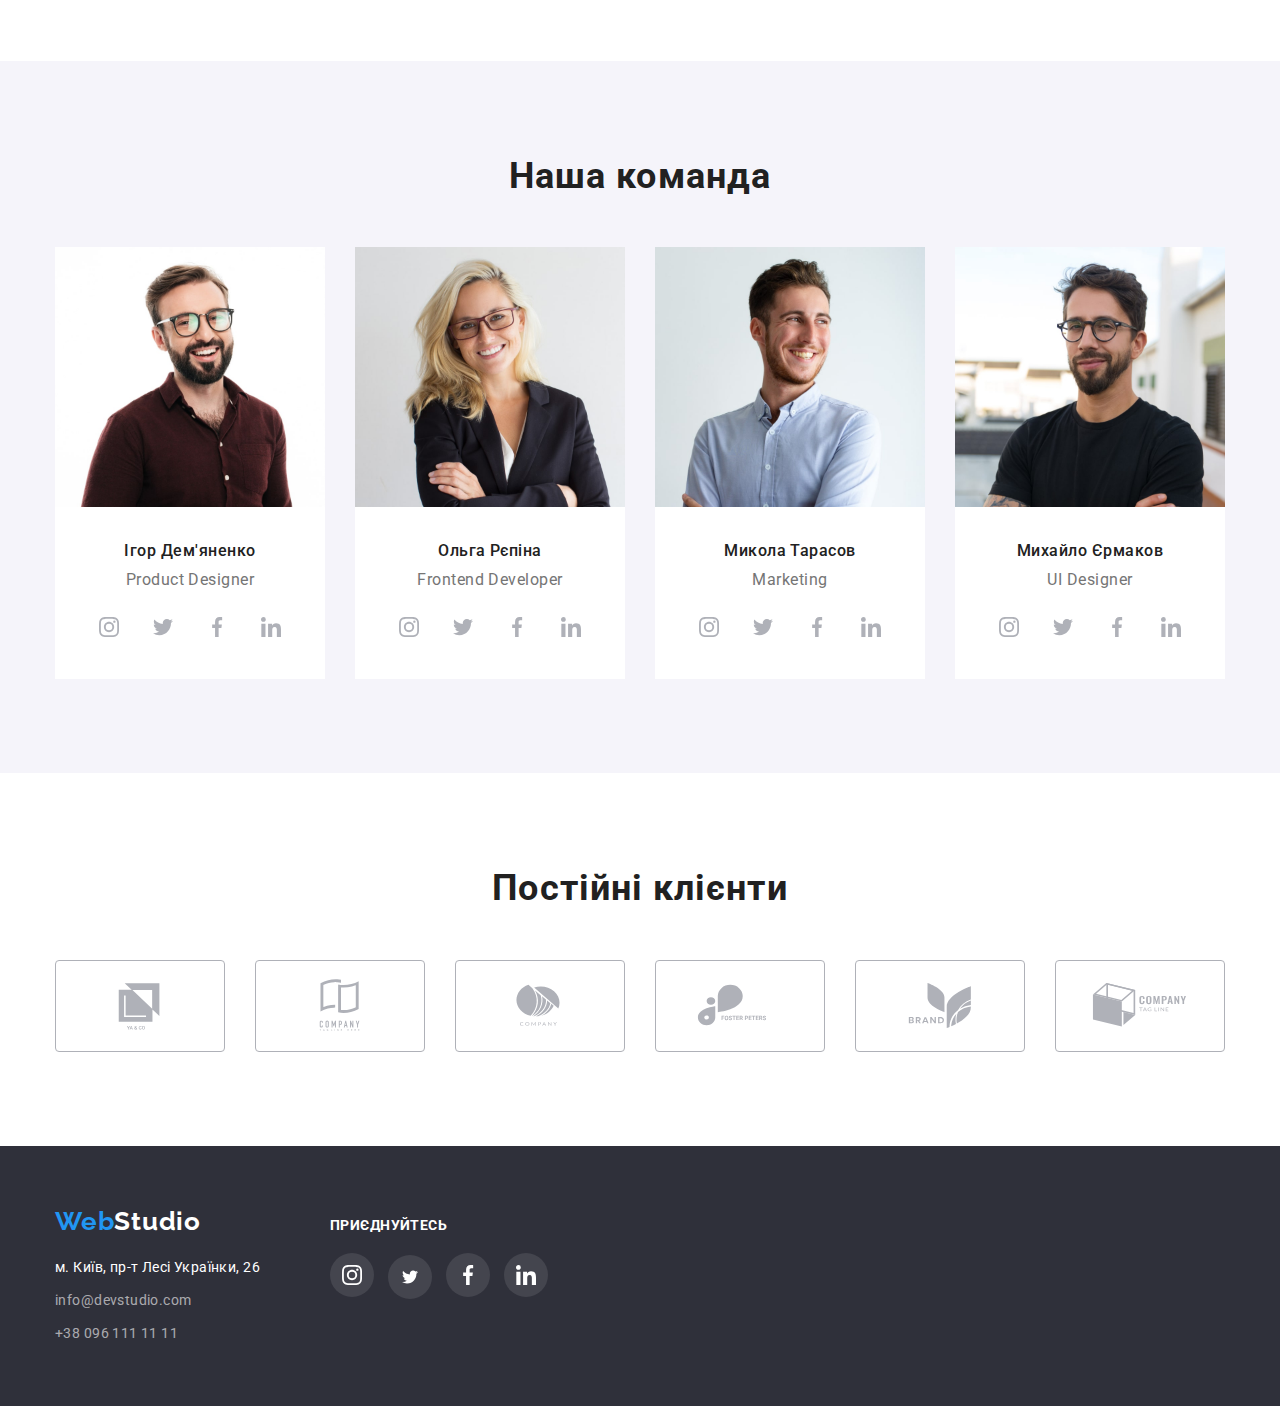
==== commit 651f18cd: "DZ 5 (commit 5 eror)" ====
--- a/index.html
+++ b/index.html
@@ -44,10 +44,19 @@
     <section class="hero">
         <div class="container">
             <h1 class="main-title">Ефективні рішення для вашого бізнесу</h1>
-            <button type="button" class="hero-button">Замовити послугу</button>
+            <button data-modal-open type="button" class="hero-button">Замовити послугу</button>
         </div>
     </section>
 
+    <div class="backdrop is-hidden" data-modal>
+        <div class="modal">
+            <button data-modal-close class="close-button">
+                <svg class="close-svg">
+                    <use href="./images/symbol-defs.svg#icon-close" width="30" height="30"></use>
+                </svg>
+            </button>
+        </div>
+    </div>
 <!--Особливості-->
 
 <section class="section">
@@ -364,5 +373,6 @@
     </div>
 </footer>
 
+<script src="./js/modal.js"></script>
 </body>
 </html>--- a/css/styles.css
+++ b/css/styles.css
@@ -83,6 +83,40 @@
     margin-right: 93px;
 }
 
+.close-svg {
+    width: 30px;
+    height: 30px;
+    background-color: var(--white);
+}
+
+.close-button {
+    position: absolute;
+    top: 8px;
+    right: 8px;
+    border: 0;
+    
+}
+
+.backdrop {
+position: fixed;
+top: 0;
+left: 0;
+width: 100%;
+height: 100%;
+background-color: rgba(0, 0, 0, 0.2);;
+}
+
+.modal {
+    position: absolute;
+    width: 528px;
+    height: 581px;
+    left: 536px;
+    top: 221px;
+    background-color: var(--white);
+    box-shadow: 0px 1px 3px rgba(0, 0, 0, 0.12), 0px 1px 1px rgba(0, 0, 0, 0.14), 0px 2px 1px rgba(0, 0, 0, 0.2);
+    border-radius: 4px;
+}
+
 .site-nav {
     display: flex;
     align-items: center;
@@ -99,6 +133,8 @@
 }
 
 .site-nav-link {
+    display: block;
+    padding: 32px 0;
     font-weight: 500;
     font-size: 14px;
     line-height: 1.14;
@@ -484,7 +520,21 @@
 
 
 .current-portfolio {
+    position: relative;
+
     color: var(--accent);
+}
+
+.current-portfolio::after {
+    position: absolute;
+    bottom: 0;
+
+    content: "";
+    display: block;
+    width: 100%;
+    height: 4px;
+    background-color: var(--accent);
+    border-radius: 2px;
 }
 
 .header-nav {
@@ -495,6 +545,7 @@
 
 .nav-item {
     display: flex;
+    align-items: center;
 }
 
 .filter {
@@ -514,14 +565,39 @@
     flex-basis: calc((100% - 60px) / 3);
 }
 
-.element-filter:hover .element-filter:focus {
-
+.work-examples:hover .text-overlay {
+    transform: translateY(0);
+    opacity: 1;
+}
+
+.blue-overlay {
+    position: relative;
+    overflow: hidden;
+}
+
+.text-overlay {
+    position: absolute;
+
+    font-weight: 400;
+    font-size: 18px;
+    line-height: 1,56px;
+    letter-spacing: 0.03em;
+    color:var(--white);
+    background-color: rgba(33, 150, 243, 0.9);
+    width: 100%;
+    height: 100%;
+    top: 0;
+    left: 0;
+    padding: 63px 24px;
+    transform: translateY(100%);
+    transition: transform 250ms cubic-bezier(0.4, 0, 0.2, 1),
+    opacity 250ms cubic-bezier(0.4, 0, 0.2, 1);
+    opacity: 0;
 }
 
 .work-examples {
     display: block;
-    transition: box-shadow 250ms cubic-bezier(0.4, 0, 0.2, 1);
-    
+    transition: box-shadow 250ms cubic-bezier(0.4, 0, 0.2, 1); 
 }
 
 .work-examples:hover, .work-examples:focus {
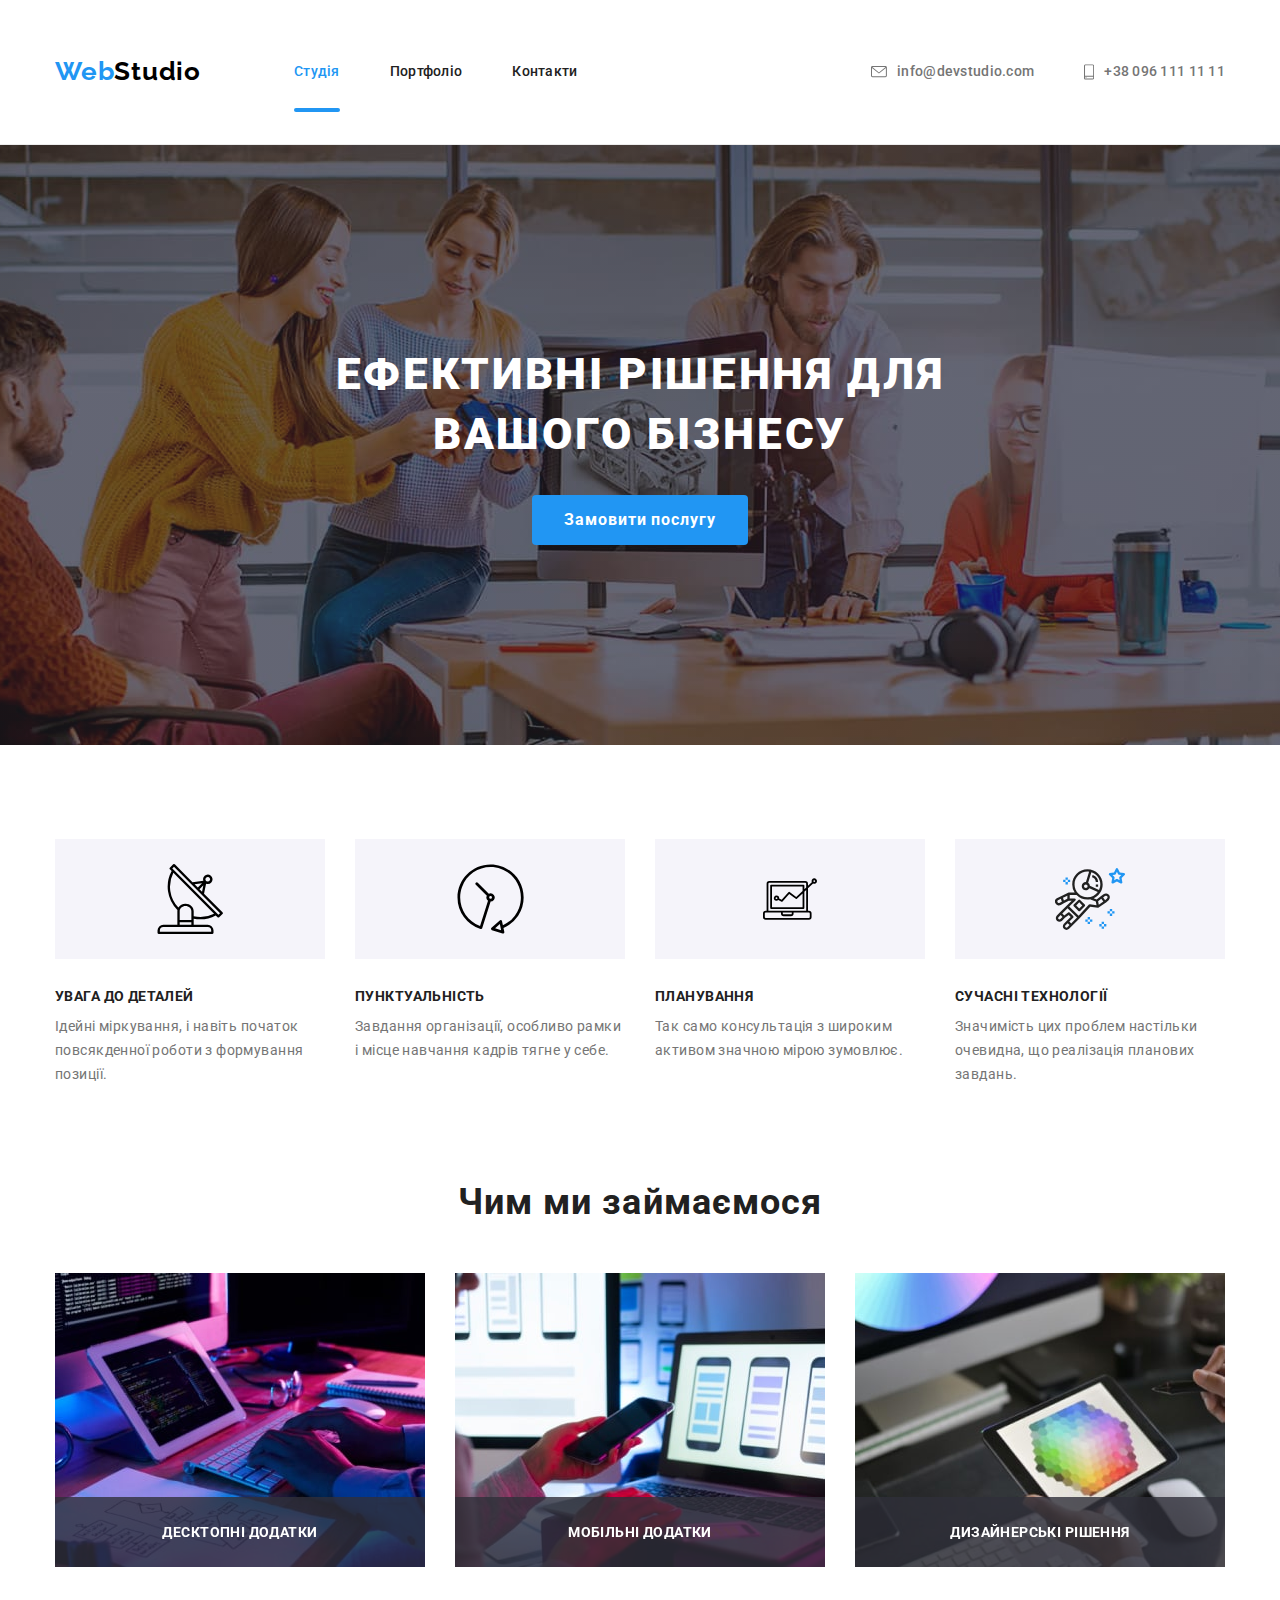
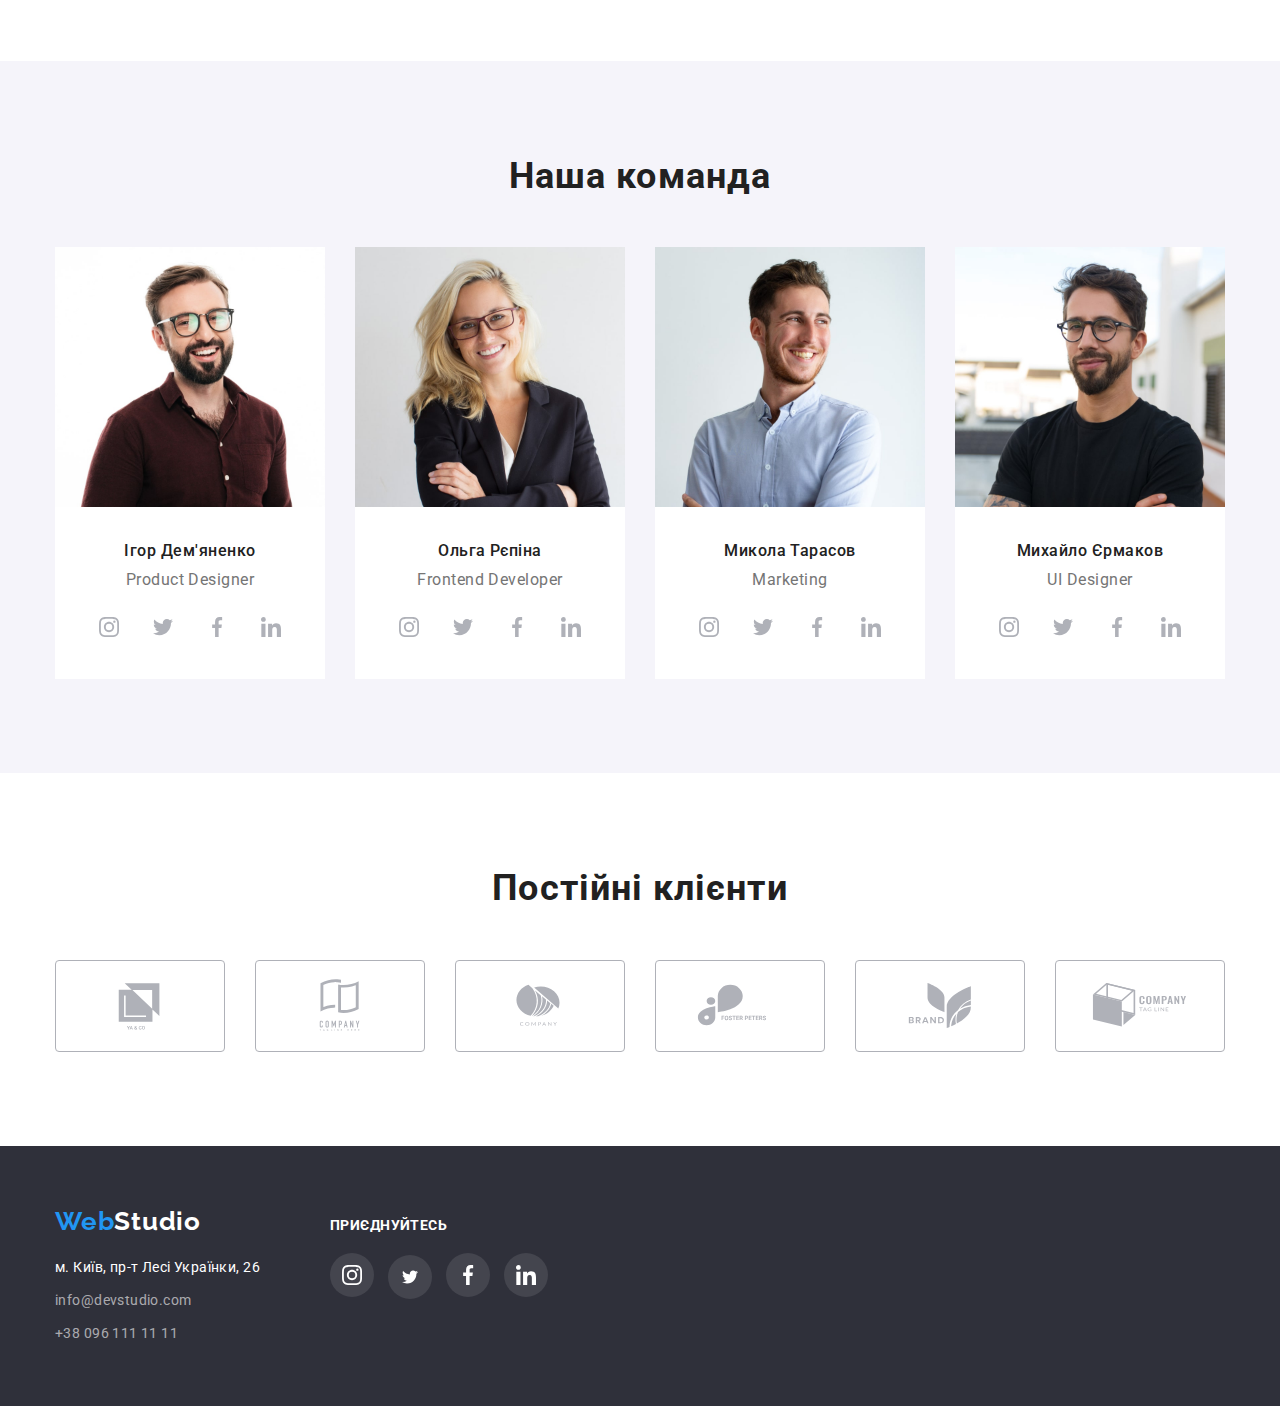
==== commit fd7d9adc: "DZ 5 ( finish on 90% )" ====
--- a/index.html
+++ b/index.html
@@ -52,7 +52,7 @@
         <div class="modal">
             <button data-modal-close class="close-button">
                 <svg class="close-svg">
-                    <use href="./images/symbol-defs.svg#icon-close" width="30" height="30"></use>
+                    <use href="./images/symbol-defs.svg#icon-close"></use>
                 </svg>
             </button>
         </div>
--- a/css/styles.css
+++ b/css/styles.css
@@ -84,26 +84,32 @@
 }
 
 .close-svg {
+    width: 18px;
+    height: 18px;
+    background-color: var(--white);
+}
+
+.close-button {
+    position: absolute;
     width: 30px;
     height: 30px;
-    background-color: var(--white);
-}
-
-.close-button {
-    position: absolute;
     top: 8px;
     right: 8px;
-    border: 0;
+    border: 1px solid rgba(31, 25, 25, 0.1);
+    border-radius: 50%;
+    background: transparent;
     
 }
 
-.backdrop {
+.backdrop.is-hidden {
 position: fixed;
 top: 0;
 left: 0;
 width: 100%;
 height: 100%;
-background-color: rgba(0, 0, 0, 0.2);;
+background-color: rgba(0, 0, 0, 0.2);
+opacity: 0;
+pointer-events: none;
 }
 
 .modal {
